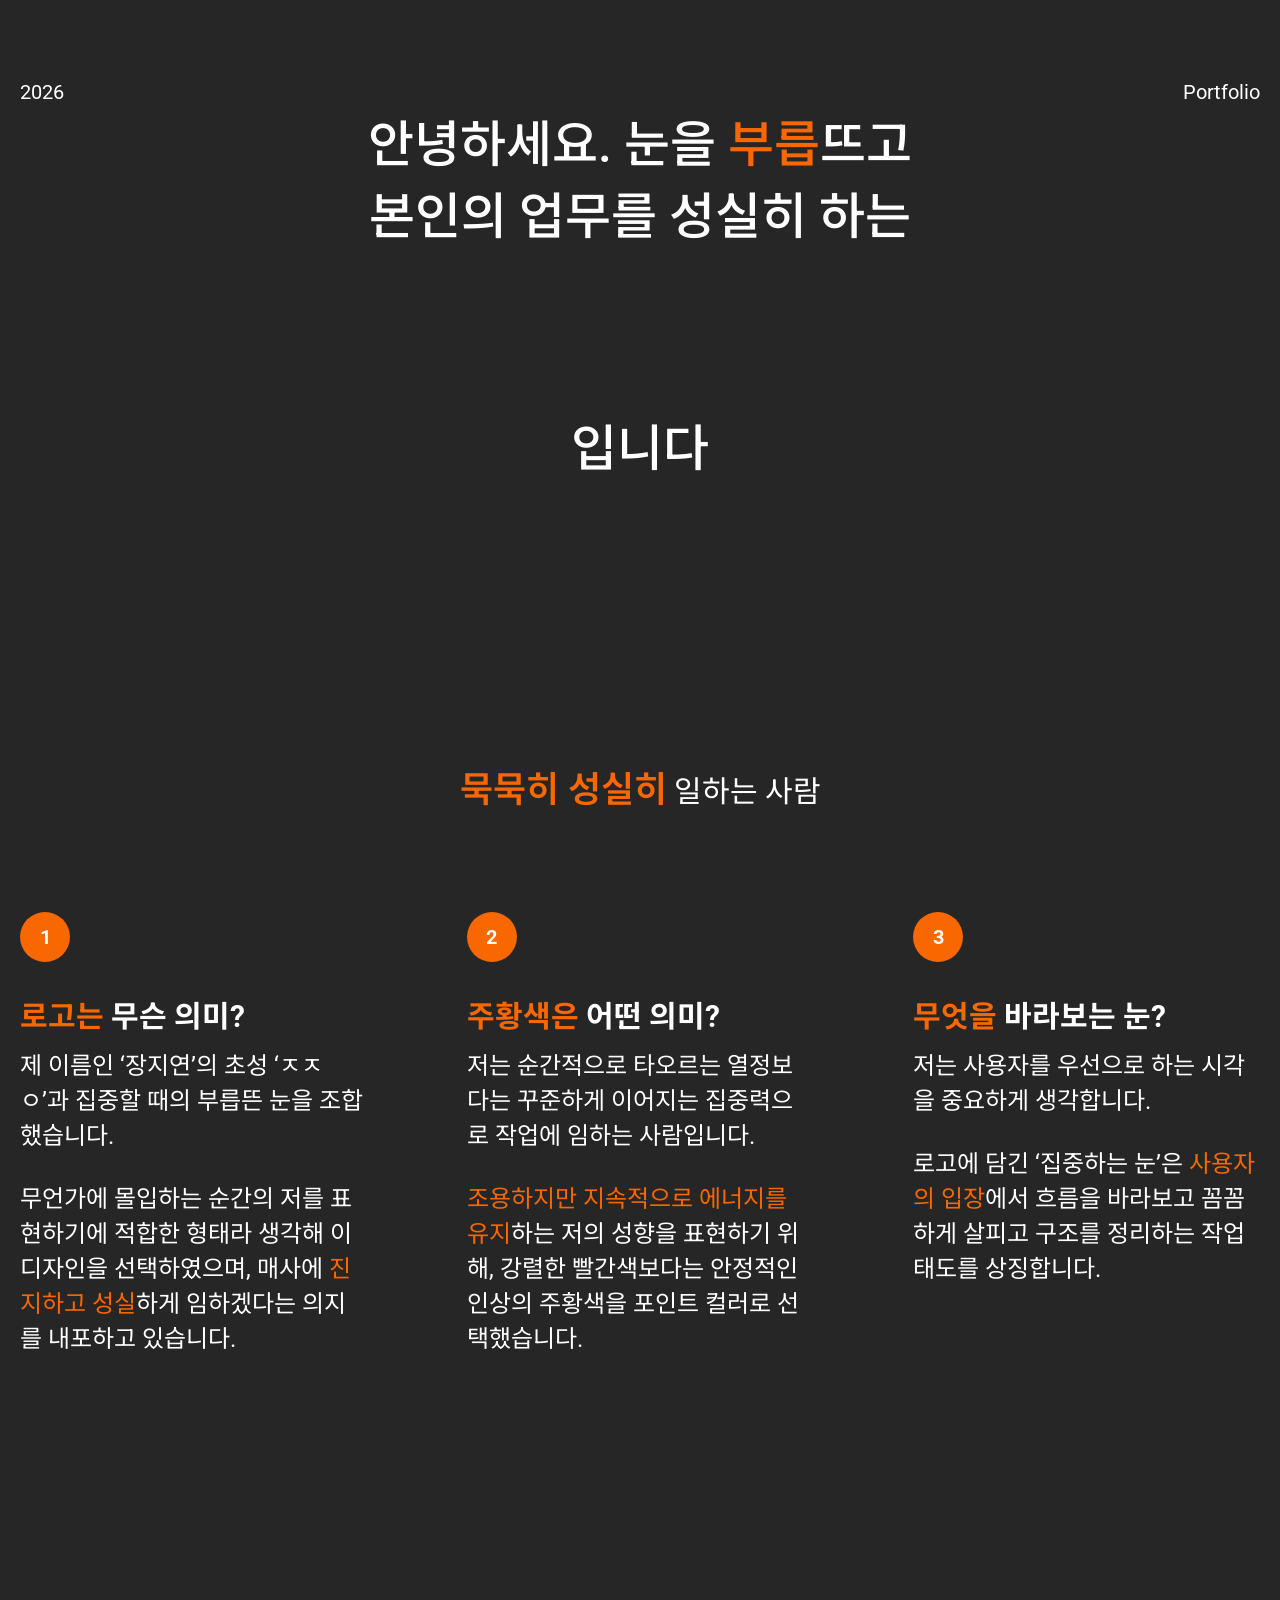
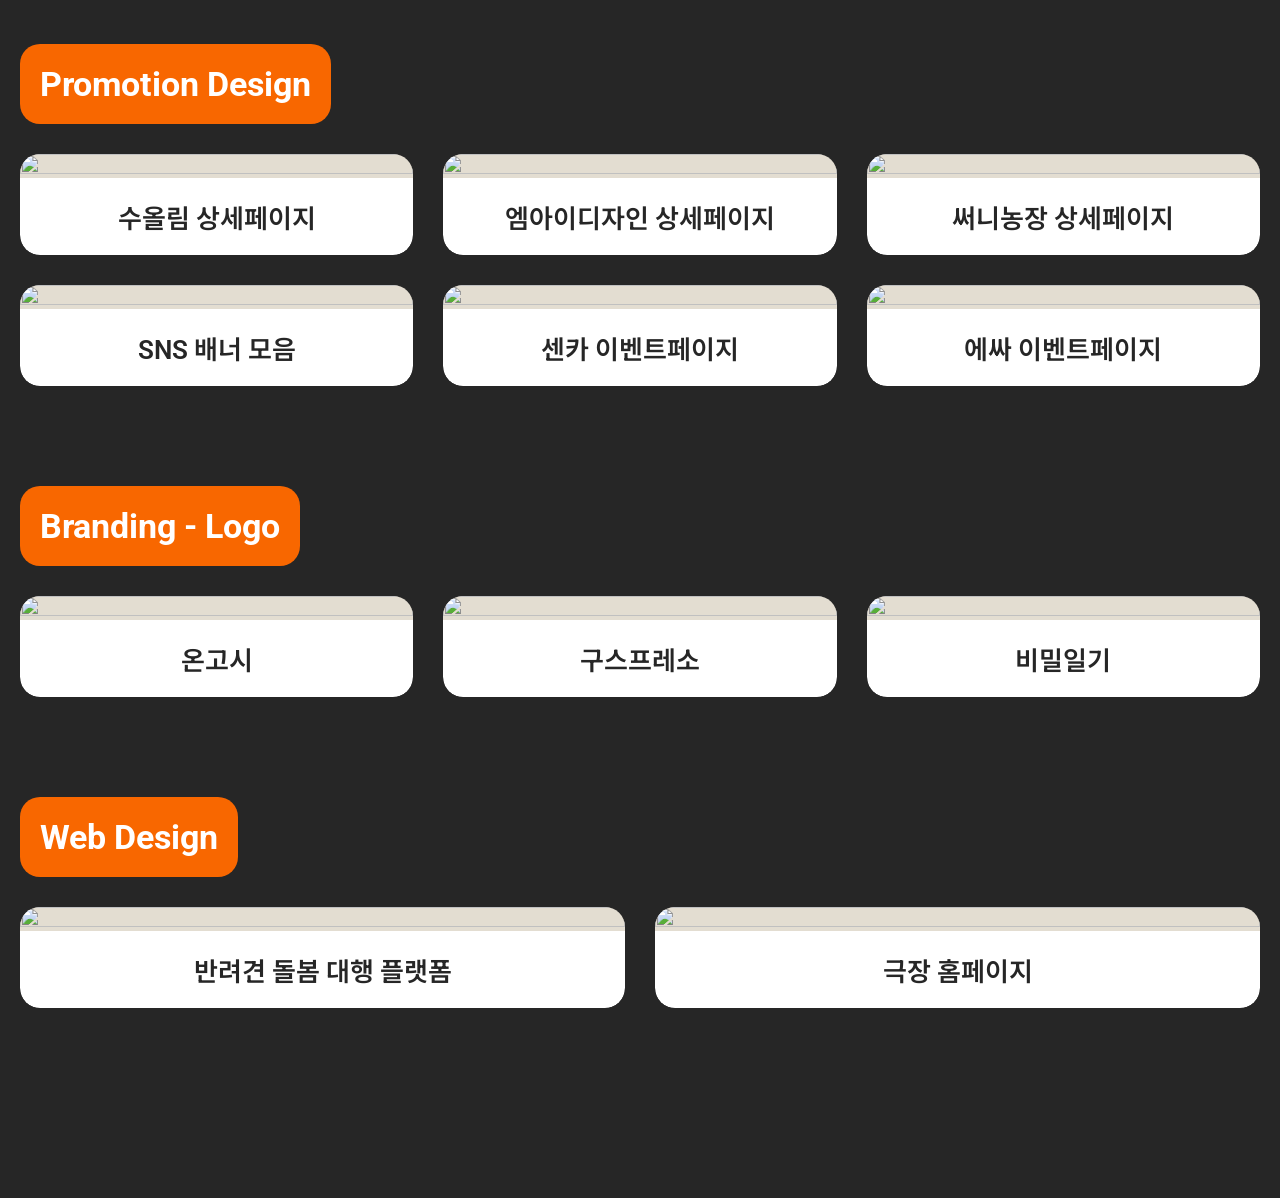
==== index.html @ e8fdf7a2 "Add files via upload" ====
<!DOCTYPE html>
<html lang="ko">
<head>
    <meta charset="UTF-8">
    <meta name="viewport" content="width=device-width, initial-scale=1.0">

<!-- 기본 파비콘 -->
<link rel="icon" type="image/png" sizes="16x16" href="img/favicon-16x16.png">
<link rel="icon" type="image/png" sizes="32x32" href="img/favicon-32x32.png">
<!-- iOS -->
<link rel="apple-touch-icon" sizes="180x180" href="img/favicon-180x180.png">
<!-- Android / PWA -->
<link rel="icon" type="image/png" sizes="192x192" href="img/favicon-192x192.png">
<link rel="icon" type="image/png" sizes="512x512" href="img/favicon-512x512.png">
<!-- SVG 지원 -->
<link rel="icon" type="image/svg+xml" href="img/favicon.svg">

<!-- 구글폰트 -->
<link rel="preconnect" href="https://fonts.googleapis.com">
<link rel="preconnect" href="https://fonts.gstatic.com" crossorigin>
<!--로보토(영문) 노토산스(한글) -->
<link rel="preconnect" href="https://fonts.googleapis.com">
<link rel="preconnect" href="https://fonts.gstatic.com" crossorigin>
<link href="https://fonts.googleapis.com/css2?family=Noto+Sans+KR:wght@100..900&family=Roboto:ital,wght@0,100..900;1,100..900&display=swap" rel="stylesheet">
<!-- 폰트어썸 -->
<script src="https://kit.fontawesome.com/e5ed17a5ca.js" crossorigin="anonymous"></script>

<!-- css -->
<link rel="stylesheet" href="index.css">

<title>장지연 포트폴리오</title>
</head>


<body>
    <main>
        <!-- 섹션1 -->
        <section class=" container-1720 s-1">
            <div class="flex-box">
                <p>2026</p>
                <p>Portfolio</p>
            </div>

            <div class="intro">
                <p>안녕하세요. 눈을 <span>부릅</span>뜨고<br>
                본인의 업무를 성실히 하는</p>
                <div><img src="img/logo-white.png" alt=""></div>
                <p>입니다</p>
            </div>
        </section>

        <!-- 섹션2 -->
        <section class="s-2 container-1420">
            <!-- 컨셉 -->
            <div class="concept">
                <p><span>묵묵히 성실히</span> 일하는 사람</p>
            </div>

            <div class="s-2-back"><img src="img/logo-white.png" alt=""></div>

            <!-- 소개글 -->
            <div class="flex-box"> 
                <div class="box">
                    <div class="circle flex-box">
                        <span>1</span>
                    </div>
    
                    <div class="text">
                        <p class="question"><span>로고는</span> 무슨 의미?</p>
                        <p>제 이름인 ‘장지연’의 초성 ‘ㅈㅈㅇ’과 집중할 때의
                        부릅뜬 눈을 조합했습니다.
                        <br><br>
                        무언가에 몰입하는 순간의 저를 표현하기에 적합한 형태라 생각해 이 디자인을 선택하였으며, 
                        매사에 <span>진지하고 성실</span>하게 임하겠다는 의지를 내포하고 있습니다.
                        </p>
                    </div>
                </div>
    
                <div class="box">
                    <div class="circle flex-box">
                        <span>2</span>
                    </div>
    
                    <div class="text">
                        <p class="question"><span>주황색은</span> 어떤 의미?</p>
                        <p>저는 순간적으로 타오르는 열정보다는 꾸준하게 이어지는 집중력으로
                        작업에 임하는 사람입니다.
                        <br><br>
                        <span>조용하지만 지속적으로 에너지를 유지</span>하는 저의 성향을 표현하기 위해,
                        강렬한 빨간색보다는 안정적인 인상의 주황색을 포인트 컬러로
                        선택했습니다.
                        </p>
                    </div>
                </div>
                
                <div class="box">
                    <div class="circle flex-box">
                        <span>3</span>
                    </div>
    
                    <div class="text">
                        <p class="question"><span>무엇을</span> 바라보는 눈?</p>
                        <p>저는 사용자를 우선으로 하는 시각을 중요하게 생각합니다.
                        <br><br>
                        로고에 담긴 ‘집중하는 눈’은 <span>사용자의 입장</span>에서 흐름을 바라보고
                        꼼꼼하게 살피고 구조를 정리하는 작업 태도를 상징합니다.
                        </p>
                    </div>
                </div>
            </div>
        </section>
        

        <!-- 섹션3 -->
        <div class="s-3 container-1420">
            <div> <!-- 프로모션 디자인 -->
                <p>Promotion Design</p>
                <div>
                    <div class="flex-box"> <!-- 1행 -->
                        <div onclick="open_modal(0)" class="modal-open">
                            <div><img src="img/promotion-design-1-1.jpg" alt=""></div>
                            <p>수올림 상세페이지</p>
                        </div>
    
                        <div onclick="open_modal(1)" class="modal-open">
                            <div><img src="img/promotion-design-2-1.jpg" alt=""></div>
                            <p>엠아이디자인 상세페이지</p>
                        </div>
    
                        <div onclick="open_modal(2)" class="modal-open">
                            <div><img src="img/promotion-design-3-1.jpg" alt=""></div>
                            <p>써니농장 상세페이지</p>
                        </div>

                        <div onclick="open_modal(3)" class="modal-open">
                            <div><img src="img/promotion-design-4.jpg" alt=""></div>
                            <p>SNS 배너 모음</p>
                        </div>
    
                        <div onclick="open_modal(4)" class="modal-open">
                            <div><img src="img/promotion-design-5-1.jpg" alt=""></div>
                            <p>센카 이벤트페이지</p>
                        </div>
    
                        <div onclick="open_modal(5)" class="modal-open">
                            <div><img src="img/promotion-design-5-1.jpg" alt=""></div>
                            <p>에싸 이벤트페이지</p>
                        </div>
                    </div>
                </div>
            </div>

            <div> <!-- 로고 디자인 -->
                <p>Branding - Logo</p>
                <div>
                    <div class="flex-box">
                        <div onclick="open_modal(6)" class="modal-open">
                            <div><img src="img/logo-design-1.jpg" alt=""></div>
                            <p>온고시</p>
                        </div>
    
                        <div onclick="open_modal(7)" class="modal-open">
                            <div><img src="img/logo-design-1.jpg" alt=""></div>
                            <p>구스프레소</p>
                        </div>
    
                        <div onclick="open_modal(8)" class="modal-open">
                            <div><img src="img/logo-design-3.jpg" alt=""></div>
                            <p>비밀일기</p>
                        </div>
                    </div>
                </div>
            </div>

            <!-- 웹디자인 -->
            <div class="web">
                <p>Web Design</p>
                <div class="flex-box">
                    <div onclick="open_modal(9)" class="modal-open">
                        <div><img src="img/web-design-1.jpg" alt=""></div>
                        <p>반려견 돌봄 대행 플랫폼</p>
                    </div>

                    <div onclick="open_modal(10)" class="modal-open">
                        <div><img src="img/web-design-2.jpg" alt=""></div>
                        <p>극장 홈페이지</p>
                    </div>
                </div>
            </div>
        </div>
    </main>

    <!-- 모달창 -->
        <div>
            <div class="modal" id="modal-1">
                <div class="modal-wrap">
                    <div class="modal-body">
                        <div class="close-bt">
                            <i class="fa-solid fa-circle-xmark"></i>
                        </div>
                        <div class="container-1400">
                            <p>상세페이지</p>
                            <h1>수올림</h1>
                            
                            <div class="flex-box">
                                <div><img src="img/ps.png" alt=""></div>
                                <div><img src="img/gpt.png" alt=""></div>
                            </div>
                            <p class="notice">제품의 자연 유래 성분을 강조하기 위해 베이지와 그린 계열의컬러를 메인 톤으로 사용하여 전체적인 무드를 통일했습니다.
                                <br>
                                세리프 계열의 폰트를 활용해 감성적인 분위기를 연출하는 한편제품 컷과 모델 이미지를 적절히 배치해 제품 사용법을 시각적으로 표현하고자 했습니다.
                            </p>
    
    
                            <img src="img/promotion/tonner/modal-1.jpg" alt="">
                            <div class="page">                           
                                <img src="img/promotion/tonner/modal-1-1.jpg" alt="">
                                <img src="img/promotion/tonner/modal-1-2.jpg" alt="">
                                <img src="img/promotion/tonner/modal-1-3.jpg" alt="">
                                <img src="img/promotion/tonner/modal-1-4.jpg" alt="">
                                <img src="img/promotion/tonner/modal-1-5.jpg" alt="">
                            </div>
                        </div>
                    </div>
                </div>
            </div>
    
            <div class="modal" id="modal-2">
                <div class="modal-wrap">
                    <div class="modal-body">
                        <div class="close-bt">
                            <i class="fa-solid fa-circle-xmark"></i>
                        </div>
                        <div class="container-1400">
                            <p>상세페이지</p>
                            <h1>엠아이디자인</h1>
                            
                            <div class="flex-box">
                                <div><img src="img/ps.png" alt=""></div>
                                <div><img src="img/lr.png" alt=""></div>
                            </div>
                            <p class="notice">산세리프 계열의 폰트를 사용하여 정보 전달력을 높이고, 상품 설명 페이지는 블랙, 화이트, 오렌지 계열을 적절히 활용해 제품의 기능성과 주목도를 강조했습니다.
                                <br>
                                제품 사용 시 예상되는 불편함을 먼저 제시하고 이를 해소하는 메시지를 함께 배치해 제품의 신뢰도를 높였습니다.
                            </p>
    
                            <img src="img/promotion/hood/modal-2.jpg" alt="">
                            <div class="page">                           
                                <img src="img/promotion/hood/modal-2-1.gif" alt="">
                                <img src="img/promotion/hood/modal-2-2.gif" alt="">
                                <img src="img/promotion/hood/modal-2-3.jpg" alt="">
                                <img src="img/promotion/hood/modal-2-4.jpg" alt="">
                                <img src="img/promotion/hood/modal-2-5.jpg" alt="">
                                <img src="img/promotion/hood/modal-2-6.jpg" alt="">
                                <img src="img/promotion/hood/modal-2-7.jpg" alt="">
                                <img src="img/promotion/hood/modal-2-8.gif" alt="">
                                <img src="img/promotion/hood/modal-2-9.gif" alt="">
                                <img src="img/promotion/hood/modal-2-10.jpg" alt="">
                                <img src="img/promotion/hood/modal-2-11.jpg" alt="">
                                <img src="img/promotion/hood/modal-2-12.jpg" alt="">
                                <img src="img/promotion/hood/modal-2-13.gif" alt="">
                                <img src="img/promotion/hood/modal-2-14.gif" alt="">
                                <img src="img/promotion/hood/modal-2-15.gif" alt="">
                                <img src="img/promotion/hood/modal-2-16.jpg" alt="">
                                <img src="img/promotion/hood/modal-2-17.jpg" alt="">
                                <img src="img/promotion/hood/modal-2-18.gif" alt="">
                                <img src="img/promotion/hood/modal-2-19.gif" alt="">
                                <img src="img/promotion/hood/modal-2-20.jpg" alt="">
                                <img src="img/promotion/hood/modal-2-21.jpg" alt="">
                                <img src="img/promotion/hood/modal-2-22.jpg" alt="">
                                <img src="img/promotion/hood/modal-2-23.jpg" alt="">
                                <img src="img/promotion/hood/modal-2-24.jpg" alt="">
                                <img src="img/promotion/hood/modal-2-25.jpg" alt="">
                            </div>
                        </div>
                    </div>
                </div>
            </div>
    
            <div class="modal" id="modal-3">
                <div class="modal-wrap">
                    <div class="modal-body">
                        <div class="close-bt">
                            <i class="fa-solid fa-circle-xmark"></i>
                        </div>
                        <div class="container-1400">
                            <p>상세페이지</p>
                            <h1>써니농장</h1>
                            
                            <div class="flex-box">
                                <div><img src="img/ps.png" alt=""></div>
                                <div><img src="img/lr.png" alt=""></div>
                                <div><img src="img/ai.png" alt=""></div>
                            </div>
                            <p class="notice">신선하고 달콤한 이미지를 강조하기 위해 레드와 그린을 메인으로 사용하여 화사한 분위기를 연출했습니다.
                                <br>
                                아이콘과 일러스트 요소를 함께 배치하여 귀엽고 친근한 인상이 전달도록 하는 한편, 제품의 신선도와 품질을 직관적으로 전달할 수 있도록 디자인했습니다.
                            </p>
    
                            <img src="img/promotion/strawberry/modal-3.jpg" alt="">
                            <div class="page">                           
                                <img src="img/promotion/strawberry/modal-3-1.gif" alt="">
                                <img src="img/promotion/strawberry/modal-3-2.jpg" alt="">
                                <img src="img/promotion/strawberry/modal-3-3.jpg" alt="">
                                <img src="img/promotion/strawberry/modal-3-4.jpg" alt="">
                            </div>
                        </div>
                    </div>
                </div>
            </div>
    
            <div class="modal" id="modal-4">
                <div class="modal-wrap">
                    <div class="modal-body">
                        <div class="close-bt">
                            <i class="fa-solid fa-circle-xmark"></i>
                        </div>
                        <div class="container-1400">
                            <p>프로모션</p>
                            <h1>SNS 배너 모음</h1>
                            
                            <div class="flex-box">
                                <div><img src="img/ps.png" alt=""></div>
                                <div><img src="img/ai.png" alt=""></div>
                                <div><img src="img/gpt.png" alt=""></div>
                            </div>
                            <p class="notice">카카오톡과 인스타그램 업로드를 목적으로 제작한 SNS 프로모션 배너입니다.
                                <br>
                                일부 이미지는 AI 모델을 활용해 제작하여 디자인 작업 시 이미지 편집의 활용도를 높였습니다.
                            </p> 
    
                            
                            <img src="img/promotion/banner/modal-4.jpg" alt="">
                            <div class="page">                           
                                <img src="img/promotion/banner/modal-4-1.jpg" alt="">
                                <img src="img/promotion/banner/modal-4-2.jpg" alt="">
                            </div>
                        </div>
                    </div>
                </div>
            </div>


            <div class="modal" id="modal-5">
                <div class="modal-wrap">
                    <div class="modal-body">
                        <div class="close-bt">
                            <i class="fa-solid fa-circle-xmark"></i>
                        </div>

                        <div class="container-1400">
                            <h1>센카 이벤트페이지</h1> 

                            <div class="flex-box">
                                <div><img src="img/ps.png" alt=""></div>
                                <div><img src="img/gpt.png" alt=""></div>
                            </div>

                            <p class="notice">
                                클렌징폼의 청량하고 개운한 이미지와 여름 시즌을 강조하기 위해 블루 계열을 메인 컬러로 사용한 이벤트 페이지 입니다.
                                <br>
                                물결과 거품 요소를 활용해 시각적으로 시원하고 깨끗한 분위기를 전달하고자 했습니다.
                                라인업 소개와 구매 수량에 따른 할인 혜택을 단계적으로 배치해 이벤트 내용을 직관적으로 전달하도록 구성했습니다.
                            </p>
                            <img src="img/promotion/senka/modal-5.jpg" alt="">

                            <div class="page">                           
                                <img src="img/promotion/senka/modal-5-1.jpg" alt="">
                                <img src="img/promotion/senka/modal-5-2.jpg" alt="">
                            </div>
                        </div>
                    </div>
                </div>
            </div>

            <div class="modal" id="modal-6">
                <div class="modal-wrap">
                    <div class="modal-body">
                        <div class="close-bt">
                            <i class="fa-solid fa-circle-xmark"></i>
                        </div>

                        <div class="container-1400">
                            <h1>니베아 이벤트페이지</h1> 

                            <div class="flex-box">
                                <div><img src="img/ps.png" alt=""></div>
                                <div><img src="img/gpt.png" alt=""></div>
                            </div>

                            <p class="notice">
                                클렌징폼의 청량하고 개운한 이미지와 여름 시즌을 강조하기 위해 블루 계열을 메인 컬러로 사용한 이벤트 페이지 입니다.
                                <br>
                                물결과 거품 요소를 활용해 시각적으로 시원하고 깨끗한 분위기를 전달하고자 했습니다.
                                라인업 소개와 구매 수량에 따른 할인 혜택을 단계적으로 배치해 이벤트 내용을 직관적으로 전달하도록 구성했습니다.
                            </p>
                            <img src="img/promotion/senka/modal-5.jpg" alt="">

                            <div class="page">                           
                                <img src="img/promotion/senka/modal-5-1.jpg" alt="">
                                <img src="img/promotion/senka/modal-5-2.jpg" alt="">
                            </div>
                        </div>
                    </div>
                </div>
            </div>
    
            <div class="modal" id="modal-7">
                <div class="modal-wrap">
                    <div class="modal-body">
                        <div class="close-bt">
                            <i class="fa-solid fa-circle-xmark"></i>
                        </div>
                        <div class="container-1400">
                            <h1>온고시</h1> 
                            <img src="img/promotion/ongosi/modal-7.jpg" alt="">
                            <div class="page">                           
                                <img src="img/promotion/ongosi/modal-7-1.jpg" alt="">
                                <img src="img/promotion/ongosi/modal-7-2.jpg" alt="">
                            </div>
                        </div>
                    </div>
                </div>
            </div>
    
            <div class="modal" id="modal-8">
                <div class="modal-wrap">
                    <div class="modal-body">
                        <div class="close-bt">
                            <i class="fa-solid fa-circle-xmark"></i>
                        </div>
                        <div class="container-1400">
                            <h1>구스프레소</h1> 
                            <img src="img/promotion/ongosi/modal-7.jpg" alt="">
                            <div class="page">                           
                                <img src="img/promotion/ongosi/modal-7-1.jpg" alt="">
                                <img src="img/promotion/ongosi/modal-7-2.jpg" alt="">
                            </div>
                        </div>
                    </div>
                </div>
            </div>
    
            <div class="modal" id="modal-9">
                <div class="modal-wrap">
                    <div class="modal-body">
                        <div class="close-bt">
                            <i class="fa-solid fa-circle-xmark"></i>
                        </div>
                        <div class="container-1400">
                            <h1>비밀일기</h1> 
                            <img src="img/promotion/ongosi/modal-7.jpg" alt="">
                            <div class="page">                           
                                <img src="img/promotion/ongosi/modal-7-1.jpg" alt="">
                                <img src="img/promotion/ongosi/modal-7-2.jpg" alt="">
                            </div>
                        </div>
                    </div>
                </div>
            </div>
    
            <div class="modal" id="modal-10">
                <div class="modal-wrap">
                    <div class="modal-body">
                        <div class="close-bt">
                            <i class="fa-solid fa-circle-xmark"></i>
                        </div>
                        <div class="container-1400">
                            <p>웹디자인</p>
                            <h1>반려동물 돌봄 대행 플랫폼</h1>
                            
                            <div class="flex-box">
                                <div><img src="img/ps.png" alt=""></div>
                                <div><img src="img/ai.png" alt=""></div>
                                <div><img src="img/ps.png" alt=""></div>
                                <div><img src="img/html.png" alt=""></div>
                                <div><img src="img/css.png" alt=""></div>
                                <div><img src="img/js.png" alt=""></div>
                                <div><img src="img/gpt.png" alt=""></div>
                                <div><img src="img/gemini.png" alt=""></div>
                            </div>
                            <a href="port1/index.html"><i class="fa-solid fa-link"></i></a>
    
    
                            <img src="img/promotion/pet" alt="">
                            <div class="page">
                                <img src="img/promotion/pet/modal-1.jpg" alt="">
                                <img src="img/promotion/pet/modal-2.jpg" alt="">
                                <img src="img/promotion/pet/modal-3.jpg" alt="">
                                <img src="img/promotion/pet/modal-4.jpg" alt="">
                            </div>
                        </div>
                    </div>
                </div>
            </div>
    
            <div class="modal" id="modal-11">
                <div class="modal-wrap">
                    <div class="modal-body">
                        <div class="close-bt">
                            <i class="fa-solid fa-circle-xmark"></i>
                        </div>
                        <div class="container-1400">
                            <p>웹디자인</p>
                            <h1>극장 홈페이지</h1>
                            
                            <div class="flex-box">
                                <div><img src="img/ps.png" alt=""></div>
                                <div><img src="img/ai.png" alt=""></div>
                                <div><img src="img/ps.png" alt=""></div>
                                <div><img src="img/html.png" alt=""></div>
                                <div><img src="img/css.png" alt=""></div>
                                <div><img src="img/js.png" alt=""></div>
                                <div><img src="img/gpt.png" alt=""></div>
                                <div><img src="img/gemini.png" alt=""></div>
                            </div>
                            <a href="port2/index.html"><i class="fa-solid fa-link"></i></a>
    
    
                            <img src="img/promotion/concert" alt="">
                            <div class="page">
                                <img src="img/promotion/concert/modal-2.jpg" alt="">
                                <img src="img/promotion/concert/modal-2-1.jpg" alt="">
                                <img src="img/promotion/concert/modal-2-2.jpg" alt="">
                                <img src="img/promotion/concert/modal-2-3.jpg" alt="">
                            </div>
                        </div>
                    </div>
                </div>
            </div>
        </div>



<script src="https://ajax.googleapis.com/ajax/libs/jquery/3.5.1/jquery.min.js"></script> 
<script>
    let modal = document.querySelectorAll('.modal');  /* 모달창 */

    function open_modal(modal_num){
            /* 모달창이 열리면 body에 있던 스크롤바는 일단 감춤 */
            $('body').css('overflow','hidden');

           modal[modal_num].style.display ='block';  /* 매개변수를 통하여 배열번호를 전달받아 해당 클래스(모달창)를 열어줌 */

            $('.close-bt').click(function(){
                $('body').css('overflow','auto');
                $('.modal').css('display','none');
                            });
        } ;
</script>





</body>


</html>
---- index.css ----
@charset "utf-8";

/* ================= pc버전 ================= */
/* ====== 공통사항 ====== */
html{scroll-behavior: smooth;}
*{margin: 0; padding: 0; box-sizing: border-box; text-decoration: none; list-style: none;}
body{background-color: #262626; color: #FFFFFF; font-family: "Roboto","Noto Sans KR", sans-serif;
font-weight:normal;}

img{width: 100%; display: block;}
.flex-box{flex-wrap: wrap; display: flex;}
.container-1720{max-width: 1720px; margin: auto; padding: 20px 20px;}
.container-1420{max-width: 1420px; margin: auto; padding: 20px 20px;}
/* 모달 */
.container-1400{max-width: 1440px; margin: auto; padding: 20px 20px;}
.container-1400 > .page{max-width: 860px; margin: auto; margin-top: 50px;}
.container-860{max-width: 900px; margin: auto; padding: 20px 20px;}



a{color: #FFFFFF;}

main{text-align: center;}



/* ====== 섹션1 ====== */
.s-1{padding: 80px 20px; margin-bottom: 10px;}
.s-1 .flex-box{justify-content: space-between;}
.s-1 .flex-box p{font-size: 20px;}
.s-1 .intro p{font-size: 50px; font-weight: 500;}
.s-1 span{color: #F86700;}

.s-1 div img{width: 32%; padding: 80px 0px; margin: auto;}



/* ====== 섹션2 ====== */
/* === 컨셉 === */
.s-2{padding: 100px 20px; position: relative; margin-top: 100px;}
.s-2 .concept p{font-size: 30px; padding-bottom: 50px;}
.s-2 .concept p span{font-size: 36px; color: #F86700; font-weight: 600;}


/* === 로고 === */
.s-2 .s-2-back {position: absolute; width: 40%;
    left: 50%; top: 50%; transform: translate(-50%, -50%);
    opacity: 0.01; }


/* === 소개글 === */
.s-2 >.flex-box{justify-content: space-around; gap: 100px;}
.s-2 > .flex-box .box{width: calc((100% - 200px)/3); margin-top: 50px;}

/* 글씨 */
.s-2 .text{font-size: 24px; text-align: left; padding-top: 30px;}
.s-2 .text span{color: #F86700;}
.s-2 .text .question{font-size: 30px; font-weight: 700; padding-bottom: 10px;}

/* 원 */
.s-2 .circle{width:50px; height:50px; border-radius:50%; background-color:#F86700;
justify-content:center; align-items:center;}
.s-2 .circle span{color:#fff; font-size:20px; font-weight:700;}



/* ====== 섹션3 ====== */
.s-3{text-align: left; padding: 90px 20px; margin-top: 100px;}

.s-3 >div{padding-bottom: 100px;}

.s-3 >div > p{font-size: 34px; font-weight: 700; display: inline-block;
    border-radius: 20px; background-color: #F86700;
    padding: 20px 20px; margin-bottom: 30px;}

.s-3 .flex-box{gap: 30px;}

.s-3 .flex-box > div{width: calc((100% - 60px) / 3); border-radius: 20px;
    overflow: hidden; cursor: pointer;}


.s-3 .flex-box > div > div{background-color: #E3DDD1; overflow: hidden;
    transition: all 0.3s;}



.s-3 .flex-box > div > div img{width: 100%; height: 100%;}


.s-3 .flex-box > div p{font-size: 26px; text-align: center; font-weight: 600;
    color: #262626; padding: 20px; background-color: #FFFFFF;
    border-radius: 0px 0px 20px 20px;}
    
.s-3 .flex-box > div p:hover{color: #fff; background: #F86700;
    transition: all 0.3s;}


.s-3 .web .flex-box > div{width: calc((100% - 30px) / 2); border-radius: 20px;
    overflow: hidden; /* margin-bottom: 50px; */}

.s-3 .web .flex-box > div p{font-size: 26px; text-align: center; font-weight: 600;
    color: #262626; /* padding: 20px;  */background-color: #FFFFFF;
    border-radius: 0px 0px 20px 20px;}

.s-3 .web .flex-box > div p:hover{color: #fff; background: #F86700;
    transition: all 0.3s; cursor: pointer;}



/* ====== 모달창 ====== */
/* === 세팅 === */
.modal{display: none;
    
    position: fixed;
    left: 0;
    top: 0;    

    overflow-y: auto; /* 스크롤바 생기게 */
    
    width: 100%;
    height: 100%;   

    background-color: rgba(0, 0, 0, 0.8);

    z-index: 900; /* z-index는 반드시 들어가야 한다 */ }


.modal-wrap {

    position: absolute;
    left: 10%;/* 항상 수평 영역의 중앙에 위치하도록 설정 */
    top: 50px;
    display: block;
    width:80%;
    
    padding-bottom:50px;    
}

.modal-body{background-color: rgb(255, 255, 255); text-align: center; padding:20px;
            border-radius: 20px;}

.close-bt{position:absolute; top:30px; right:30px; color: #F86700;
    font-size:50px;}
.close-bt:hover{cursor: pointer;}

.modal h1{color: #262626; margin-bottom: 40px;}
.page{margin-top: 10px;}

/* === 꾸밈요소 === */
.modal .flex-box{gap: 20px; justify-content: center; margin: auto;}
.modal .flex-box img{width: 30px;}
.modal h1{font-size: 50px; margin-bottom: 10px;}
.modal .container-1400 >p{font-size: 20px;  color: #262626;}
.modal .notice{color: #262626; font-size: 20px; margin: 50px 0px; text-align: left;}

.modal a{font-size: 50px; color: #262626; text-align: center; padding: 30px 0px;
display: inline-block; width: 50px; height: 50px;}
.modal a:hover{transition: all 0.3s; color: #F86700;}

/* ================= 태블릿버전 ================= */
@media(max-width:1100px){
/* ====== 섹션1 ====== */
.s-1{padding: 80px 40px;}

.s-1 div img {width: 48%;}



/* ====== 섹션2 ====== */
.s-2 {padding: 100px 40px;}

.s-2 .text {font-size: 24px; padding-top: 10px;}
.s-2 .text .question {font-size: 28px;}

.s-2 >.flex-box {gap: 50px;}
.s-2 > .flex-box .box{width: 100%; margin-top: 0px;}

/* ====== 섹션3 ====== */
.s-3.container-1420 {padding: 50px 40px;}
.s-3 .flex-box > div p {font-size: 30px;}

.s-3 .flex-box > div p:hover,
.s-3 .web .flex-box > div p:hover
{color: #262626; background: #fff;}

.s-3 .flex-box > div{width: calc((100% - 30px) / 2);} 


}


@media(max-width:992px){
/* ====== 섹션1 ====== */
.s-1 {padding: 50px 40px; margin-bottom: 0px;}

.s-1 .intro p {font-size: 40px;}

.s-1 div img {padding: 50px 0px;}


/* ====== 섹션2 ====== */
.s-2 {padding: 30px 40px;}

.s-2 .concept p {font-size: 28px; padding-bottom: 30px;}
.s-2 .concept p span {font-size: 32px;}

.s-2 .text {font-size: 22px; padding-top: 10px;}
.s-2 .text .question {font-size: 26px;}



.s-1 div img {width: 50%;}

/* ====== 섹션3 ====== */


.s-3 >div > p {font-size: 28px; padding: 18px;}

.s-3 .flex-box > div p {font-size: 24px; padding: 18px;}



.s-3 .web .flex-box > div p {font-size: 24px; padding:18px;}



}


/* ================= 모바일버전 ================= */
@media(max-width:767px){
.modal-wrap {left: 5%; width: 90%;}

/* ====== 섹션1 ====== */
.s-1 .flex-box p {font-size: 14px;}

.s-1 .intro p {font-size: 30px;}

.s-1 div img {width: 80%; padding: 40px 0px;}


/* ====== 섹션3 ====== */
.s-3 .flex-box {gap: 0px;}

.s-3 .flex-box > div{width: 100%;}

.s-3 .flex-box > div p {font-size: 22px;}

.s-3 .web .flex-box > div{width: 100%;}

.s-3 .web .flex-box > div p {font-size: 20px;}

}


@media(max-width:430px){

/* ====== 섹션2 ====== */
.s-2 .text {font-size: 20px;}


/* ====== 섹션3 ====== */
.s-3 .flex-box {gap: 40px;}


.s-3 >div > p {font-size: 24px;}

.s-3 .web .flex-box > div p {font-size: 22px;}


/* ====== 모달창 ====== */
.modal .container-1400 >p {font-size: 16px;}

.modal h1{font-size: 26px;}

.close-bt{top:20px; right:20px; font-size:30px;}

.modal .notice {margin: 30px 0px;}

.modal .flex-box img {width: 18px;}

.modal a{font-size: 24px;}
.modal a:hover{transition: all 0.3s; color: #262626;}


}


@media(max-width:390px){



}

@media(max-width:375px){
/* ====== 섹션1 ====== */
.s-1 .intro p {font-size: 24px;}


}
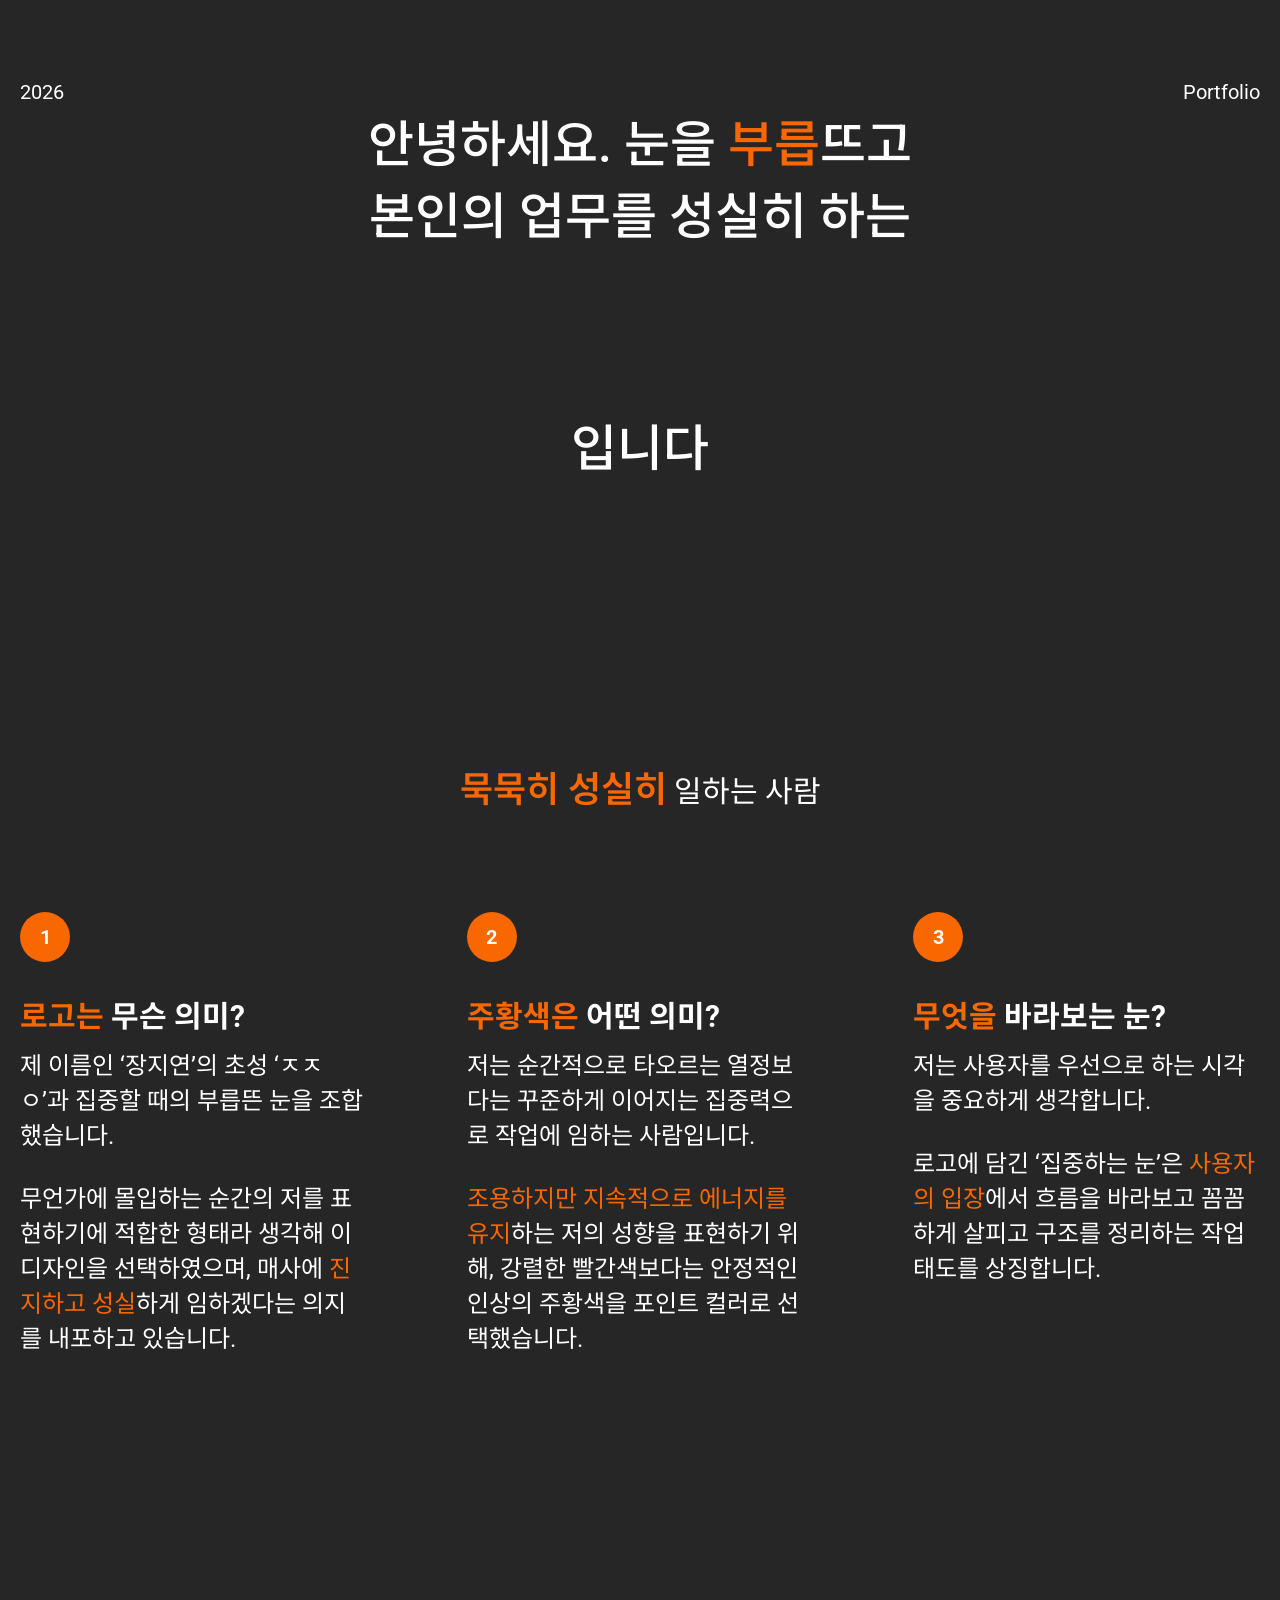
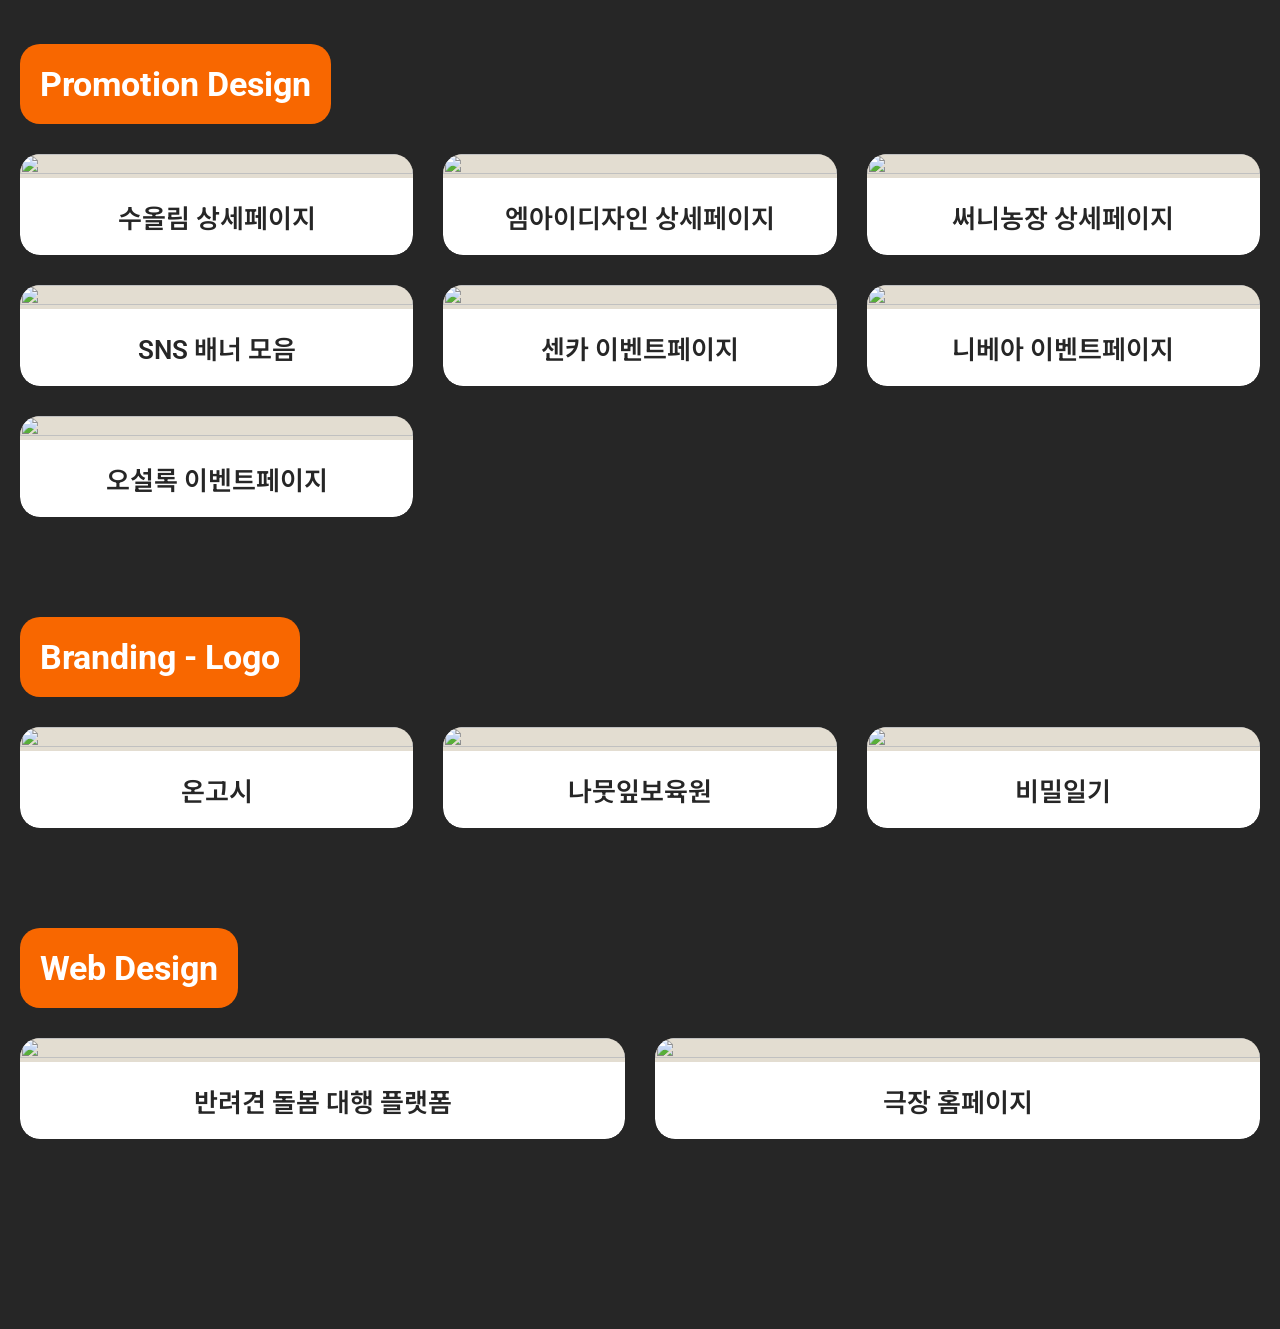
==== commit d54d74ca: "Add files via upload" ====
--- a/index.html
+++ b/index.html
@@ -116,7 +116,7 @@
             <div> <!-- 프로모션 디자인 -->
                 <p>Promotion Design</p>
                 <div>
-                    <div class="flex-box"> <!-- 1행 -->
+                    <div class="flex-box">
                         <div onclick="open_modal(0)" class="modal-open">
                             <div><img src="img/promotion-design-1-1.jpg" alt=""></div>
                             <p>수올림 상세페이지</p>
@@ -143,8 +143,13 @@
                         </div>
     
                         <div onclick="open_modal(5)" class="modal-open">
-                            <div><img src="img/promotion-design-5-1.jpg" alt=""></div>
-                            <p>에싸 이벤트페이지</p>
+                            <div><img src="img/promotion-design-6-1.jpg" alt=""></div>
+                            <p>니베아 이벤트페이지</p>
+                        </div>
+
+                        <div onclick="open_modal(6)" class="modal-open">
+                            <div><img src="img/promotion-design-7-1.jpg" alt=""></div>
+                            <p>오설록 이벤트페이지</p>
                         </div>
                     </div>
                 </div>
@@ -154,17 +159,17 @@
                 <p>Branding - Logo</p>
                 <div>
                     <div class="flex-box">
-                        <div onclick="open_modal(6)" class="modal-open">
+                        <div onclick="open_modal(7)" class="modal-open">
                             <div><img src="img/logo-design-1.jpg" alt=""></div>
                             <p>온고시</p>
                         </div>
     
-                        <div onclick="open_modal(7)" class="modal-open">
-                            <div><img src="img/logo-design-1.jpg" alt=""></div>
-                            <p>구스프레소</p>
-                        </div>
-    
                         <div onclick="open_modal(8)" class="modal-open">
+                            <div><img src="img/logo-design-2.jpg" alt=""></div>
+                            <p>나뭇잎보육원</p>
+                        </div>
+    
+                        <div onclick="open_modal(9)" class="modal-open">
                             <div><img src="img/logo-design-3.jpg" alt=""></div>
                             <p>비밀일기</p>
                         </div>
@@ -176,12 +181,12 @@
             <div class="web">
                 <p>Web Design</p>
                 <div class="flex-box">
-                    <div onclick="open_modal(9)" class="modal-open">
+                    <div onclick="open_modal(10)" class="modal-open">
                         <div><img src="img/web-design-1.jpg" alt=""></div>
                         <p>반려견 돌봄 대행 플랫폼</p>
                     </div>
 
-                    <div onclick="open_modal(10)" class="modal-open">
+                    <div onclick="open_modal(11)" class="modal-open">
                         <div><img src="img/web-design-2.jpg" alt=""></div>
                         <p>극장 홈페이지</p>
                     </div>
@@ -201,16 +206,6 @@
                         <div class="container-1400">
                             <p>상세페이지</p>
                             <h1>수올림</h1>
-                            
-                            <div class="flex-box">
-                                <div><img src="img/ps.png" alt=""></div>
-                                <div><img src="img/gpt.png" alt=""></div>
-                            </div>
-                            <p class="notice">제품의 자연 유래 성분을 강조하기 위해 베이지와 그린 계열의컬러를 메인 톤으로 사용하여 전체적인 무드를 통일했습니다.
-                                <br>
-                                세리프 계열의 폰트를 활용해 감성적인 분위기를 연출하는 한편제품 컷과 모델 이미지를 적절히 배치해 제품 사용법을 시각적으로 표현하고자 했습니다.
-                            </p>
-    
     
                             <img src="img/promotion/tonner/modal-1.jpg" alt="">
                             <div class="page">                           
@@ -234,15 +229,6 @@
                         <div class="container-1400">
                             <p>상세페이지</p>
                             <h1>엠아이디자인</h1>
-                            
-                            <div class="flex-box">
-                                <div><img src="img/ps.png" alt=""></div>
-                                <div><img src="img/lr.png" alt=""></div>
-                            </div>
-                            <p class="notice">산세리프 계열의 폰트를 사용하여 정보 전달력을 높이고, 상품 설명 페이지는 블랙, 화이트, 오렌지 계열을 적절히 활용해 제품의 기능성과 주목도를 강조했습니다.
-                                <br>
-                                제품 사용 시 예상되는 불편함을 먼저 제시하고 이를 해소하는 메시지를 함께 배치해 제품의 신뢰도를 높였습니다.
-                            </p>
     
                             <img src="img/promotion/hood/modal-2.jpg" alt="">
                             <div class="page">                           
@@ -286,16 +272,6 @@
                         <div class="container-1400">
                             <p>상세페이지</p>
                             <h1>써니농장</h1>
-                            
-                            <div class="flex-box">
-                                <div><img src="img/ps.png" alt=""></div>
-                                <div><img src="img/lr.png" alt=""></div>
-                                <div><img src="img/ai.png" alt=""></div>
-                            </div>
-                            <p class="notice">신선하고 달콤한 이미지를 강조하기 위해 레드와 그린을 메인으로 사용하여 화사한 분위기를 연출했습니다.
-                                <br>
-                                아이콘과 일러스트 요소를 함께 배치하여 귀엽고 친근한 인상이 전달도록 하는 한편, 제품의 신선도와 품질을 직관적으로 전달할 수 있도록 디자인했습니다.
-                            </p>
     
                             <img src="img/promotion/strawberry/modal-3.jpg" alt="">
                             <div class="page">                           
@@ -318,16 +294,6 @@
                         <div class="container-1400">
                             <p>프로모션</p>
                             <h1>SNS 배너 모음</h1>
-                            
-                            <div class="flex-box">
-                                <div><img src="img/ps.png" alt=""></div>
-                                <div><img src="img/ai.png" alt=""></div>
-                                <div><img src="img/gpt.png" alt=""></div>
-                            </div>
-                            <p class="notice">카카오톡과 인스타그램 업로드를 목적으로 제작한 SNS 프로모션 배너입니다.
-                                <br>
-                                일부 이미지는 AI 모델을 활용해 제작하여 디자인 작업 시 이미지 편집의 활용도를 높였습니다.
-                            </p> 
     
                             
                             <img src="img/promotion/banner/modal-4.jpg" alt="">
@@ -349,19 +315,9 @@
                         </div>
 
                         <div class="container-1400">
-                            <h1>센카 이벤트페이지</h1> 
-
-                            <div class="flex-box">
-                                <div><img src="img/ps.png" alt=""></div>
-                                <div><img src="img/gpt.png" alt=""></div>
-                            </div>
-
-                            <p class="notice">
-                                클렌징폼의 청량하고 개운한 이미지와 여름 시즌을 강조하기 위해 블루 계열을 메인 컬러로 사용한 이벤트 페이지 입니다.
-                                <br>
-                                물결과 거품 요소를 활용해 시각적으로 시원하고 깨끗한 분위기를 전달하고자 했습니다.
-                                라인업 소개와 구매 수량에 따른 할인 혜택을 단계적으로 배치해 이벤트 내용을 직관적으로 전달하도록 구성했습니다.
-                            </p>
+                            <p>이벤트 페이지</p>
+                            <h1>센카</h1> 
+
                             <img src="img/promotion/senka/modal-5.jpg" alt="">
 
                             <div class="page">                           
@@ -381,37 +337,51 @@
                         </div>
 
                         <div class="container-1400">
-                            <h1>니베아 이벤트페이지</h1> 
-
-                            <div class="flex-box">
-                                <div><img src="img/ps.png" alt=""></div>
-                                <div><img src="img/gpt.png" alt=""></div>
-                            </div>
-
-                            <p class="notice">
-                                클렌징폼의 청량하고 개운한 이미지와 여름 시즌을 강조하기 위해 블루 계열을 메인 컬러로 사용한 이벤트 페이지 입니다.
-                                <br>
-                                물결과 거품 요소를 활용해 시각적으로 시원하고 깨끗한 분위기를 전달하고자 했습니다.
-                                라인업 소개와 구매 수량에 따른 할인 혜택을 단계적으로 배치해 이벤트 내용을 직관적으로 전달하도록 구성했습니다.
-                            </p>
-                            <img src="img/promotion/senka/modal-5.jpg" alt="">
-
-                            <div class="page">                           
-                                <img src="img/promotion/senka/modal-5-1.jpg" alt="">
-                                <img src="img/promotion/senka/modal-5-2.jpg" alt="">
-                            </div>
-                        </div>
-                    </div>
-                </div>
-            </div>
-    
+                            <p>이벤트 페이지</p>
+                            <h1>니베아</h1> 
+
+                            <img src="img/promotion/nevea/modal-6.jpg" alt="">
+
+                            <div class="page">                           
+                                <img src="img/promotion/nevea/modal-6-1.jpg" alt="">
+                                <img src="img/promotion/nevea/modal-6-2.jpg" alt="">
+                                <img src="img/promotion/nevea/modal-6-3.jpg" alt="">
+                            </div>
+                        </div>
+                    </div>
+                </div>
+            </div>
+
             <div class="modal" id="modal-7">
                 <div class="modal-wrap">
                     <div class="modal-body">
                         <div class="close-bt">
                             <i class="fa-solid fa-circle-xmark"></i>
                         </div>
-                        <div class="container-1400">
+
+                        <div class="container-1400">
+                            <p>이벤트 페이지</p>
+                            <h1>오설록</h1> 
+
+                            <img src="img/promotion/osulloc/modal-7.jpg" alt="">
+
+                            <div class="page">                           
+                                <img src="img/promotion/osulloc/modal-7-1.jpg" alt="">
+                                <img src="img/promotion/osulloc/modal-7-2.jpg" alt="">
+                            </div>
+                        </div>
+                    </div>
+                </div>
+            </div>
+    
+            <div class="modal" id="modal-8">
+                <div class="modal-wrap">
+                    <div class="modal-body">
+                        <div class="close-bt">
+                            <i class="fa-solid fa-circle-xmark"></i>
+                        </div>
+                        <div class="container-1400">
+                            <p>로고 디자인</p>
                             <h1>온고시</h1> 
                             <img src="img/promotion/ongosi/modal-7.jpg" alt="">
                             <div class="page">                           
@@ -423,24 +393,6 @@
                 </div>
             </div>
     
-            <div class="modal" id="modal-8">
-                <div class="modal-wrap">
-                    <div class="modal-body">
-                        <div class="close-bt">
-                            <i class="fa-solid fa-circle-xmark"></i>
-                        </div>
-                        <div class="container-1400">
-                            <h1>구스프레소</h1> 
-                            <img src="img/promotion/ongosi/modal-7.jpg" alt="">
-                            <div class="page">                           
-                                <img src="img/promotion/ongosi/modal-7-1.jpg" alt="">
-                                <img src="img/promotion/ongosi/modal-7-2.jpg" alt="">
-                            </div>
-                        </div>
-                    </div>
-                </div>
-            </div>
-    
             <div class="modal" id="modal-9">
                 <div class="modal-wrap">
                     <div class="modal-body">
@@ -448,22 +400,40 @@
                             <i class="fa-solid fa-circle-xmark"></i>
                         </div>
                         <div class="container-1400">
+                            <p>로고 디자인</p>
+                            <h1>나뭇잎보육원</h1> 
+                            <img src="img/promotion/Leaf/modal-8.jpg" alt="">
+                            <div class="page">                           
+                                <img src="img/promotion/Leaf/modal-8-1.jpg" alt="">
+                            </div>
+                        </div>
+                    </div>
+                </div>
+            </div>
+    
+            <div class="modal" id="modal-10">
+                <div class="modal-wrap">
+                    <div class="modal-body">
+                        <div class="close-bt">
+                            <i class="fa-solid fa-circle-xmark"></i>
+                        </div>
+                        <div class="container-1400">
+                            <p>로고 디자인</p>
                             <h1>비밀일기</h1> 
-                            <img src="img/promotion/ongosi/modal-7.jpg" alt="">
-                            <div class="page">                           
-                                <img src="img/promotion/ongosi/modal-7-1.jpg" alt="">
-                                <img src="img/promotion/ongosi/modal-7-2.jpg" alt="">
-                            </div>
-                        </div>
-                    </div>
-                </div>
-            </div>
-    
-            <div class="modal" id="modal-10">
-                <div class="modal-wrap">
-                    <div class="modal-body">
-                        <div class="close-bt">
-                            <i class="fa-solid fa-circle-xmark"></i>
+                            <img src="img/promotion/secret/modal-10.jpg" alt="">
+                            <div class="page">                           
+                                <img src="img/promotion/secret/modal-10-1.jpg" alt="">
+                            </div>
+                        </div>
+                    </div>
+                </div>
+            </div>
+    
+            <div class="modal" id="modal-11">
+                <div class="modal-wrap">
+                    <div class="modal-body">
+                        <div class="close-bt">
+                            <i class="fa-solid fa-circle-xmark"></i></a>
                         </div>
                         <div class="container-1400">
                             <p>웹디자인</p>
@@ -494,11 +464,11 @@
                 </div>
             </div>
     
-            <div class="modal" id="modal-11">
-                <div class="modal-wrap">
-                    <div class="modal-body">
-                        <div class="close-bt">
-                            <i class="fa-solid fa-circle-xmark"></i>
+            <div class="modal" id="modal-12">
+                <div class="modal-wrap">
+                    <div class="modal-body">
+                        <div class="close-bt">
+                            <i class="fa-solid fa-circle-xmark"></i></a>
                         </div>
                         <div class="container-1400">
                             <p>웹디자인</p>
@@ -532,27 +502,62 @@
 
 
 
+
+<!-- 플로팅버튼 -->
+<div class="top">
+    <a href="#"><i class="fa-solid fa-angle-up"></i></a>
+</div>
+
+        
 <script src="https://ajax.googleapis.com/ajax/libs/jquery/3.5.1/jquery.min.js"></script> 
 <script>
-    let modal = document.querySelectorAll('.modal');  /* 모달창 */
+    /* 모달창 */
+    let modal = document.querySelectorAll('.modal');  
 
     function open_modal(modal_num){
-            /* 모달창이 열리면 body에 있던 스크롤바는 일단 감춤 */
             $('body').css('overflow','hidden');
 
-           modal[modal_num].style.display ='block';  /* 매개변수를 통하여 배열번호를 전달받아 해당 클래스(모달창)를 열어줌 */
+            modal[modal_num].style.display ='block';  
 
             $('.close-bt').click(function(){
                 $('body').css('overflow','auto');
                 $('.modal').css('display','none');
                             });
         } ;
+
+
+
+        
+        /* 플로팅 버튼 */
+        $(window).scroll(function() { 
+                    if ($(this).scrollTop() > 800) { 
+                            $('.top').fadeIn(); } 
+                    else { 
+                            $('.top').fadeOut();
+                            }
+                    });
+
+        /* 섹션 별 효과 */
+        $(window).scroll(function() {
+    if ($(this).scrollTop() > 400) {
+        $('.s-2').addClass('active');
+    }
+});
+
+$(window).scroll(function() {
+    if ($(this).scrollTop() > 1100) {
+        $('.s-3').addClass('active');
+    }
+});
+
+
 </script>
 
 
 
 
 
+
 </body>
 
 
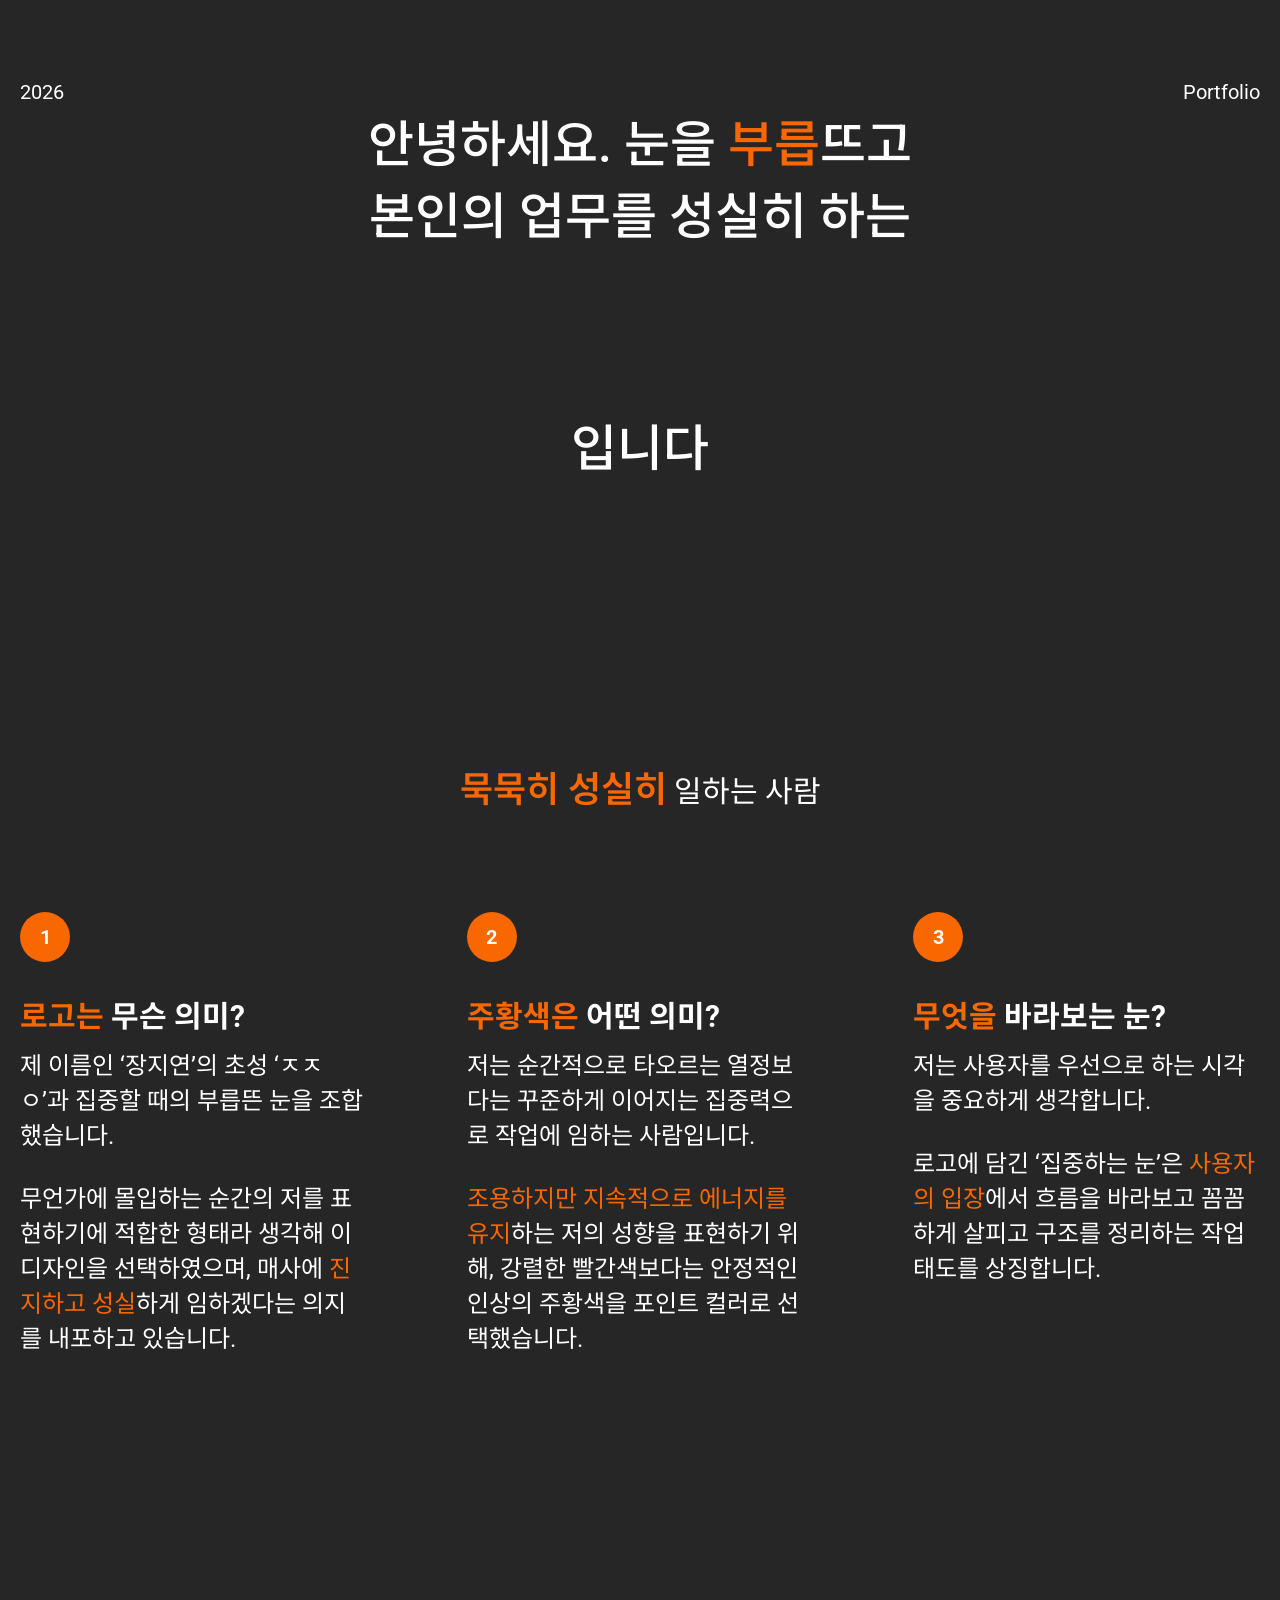
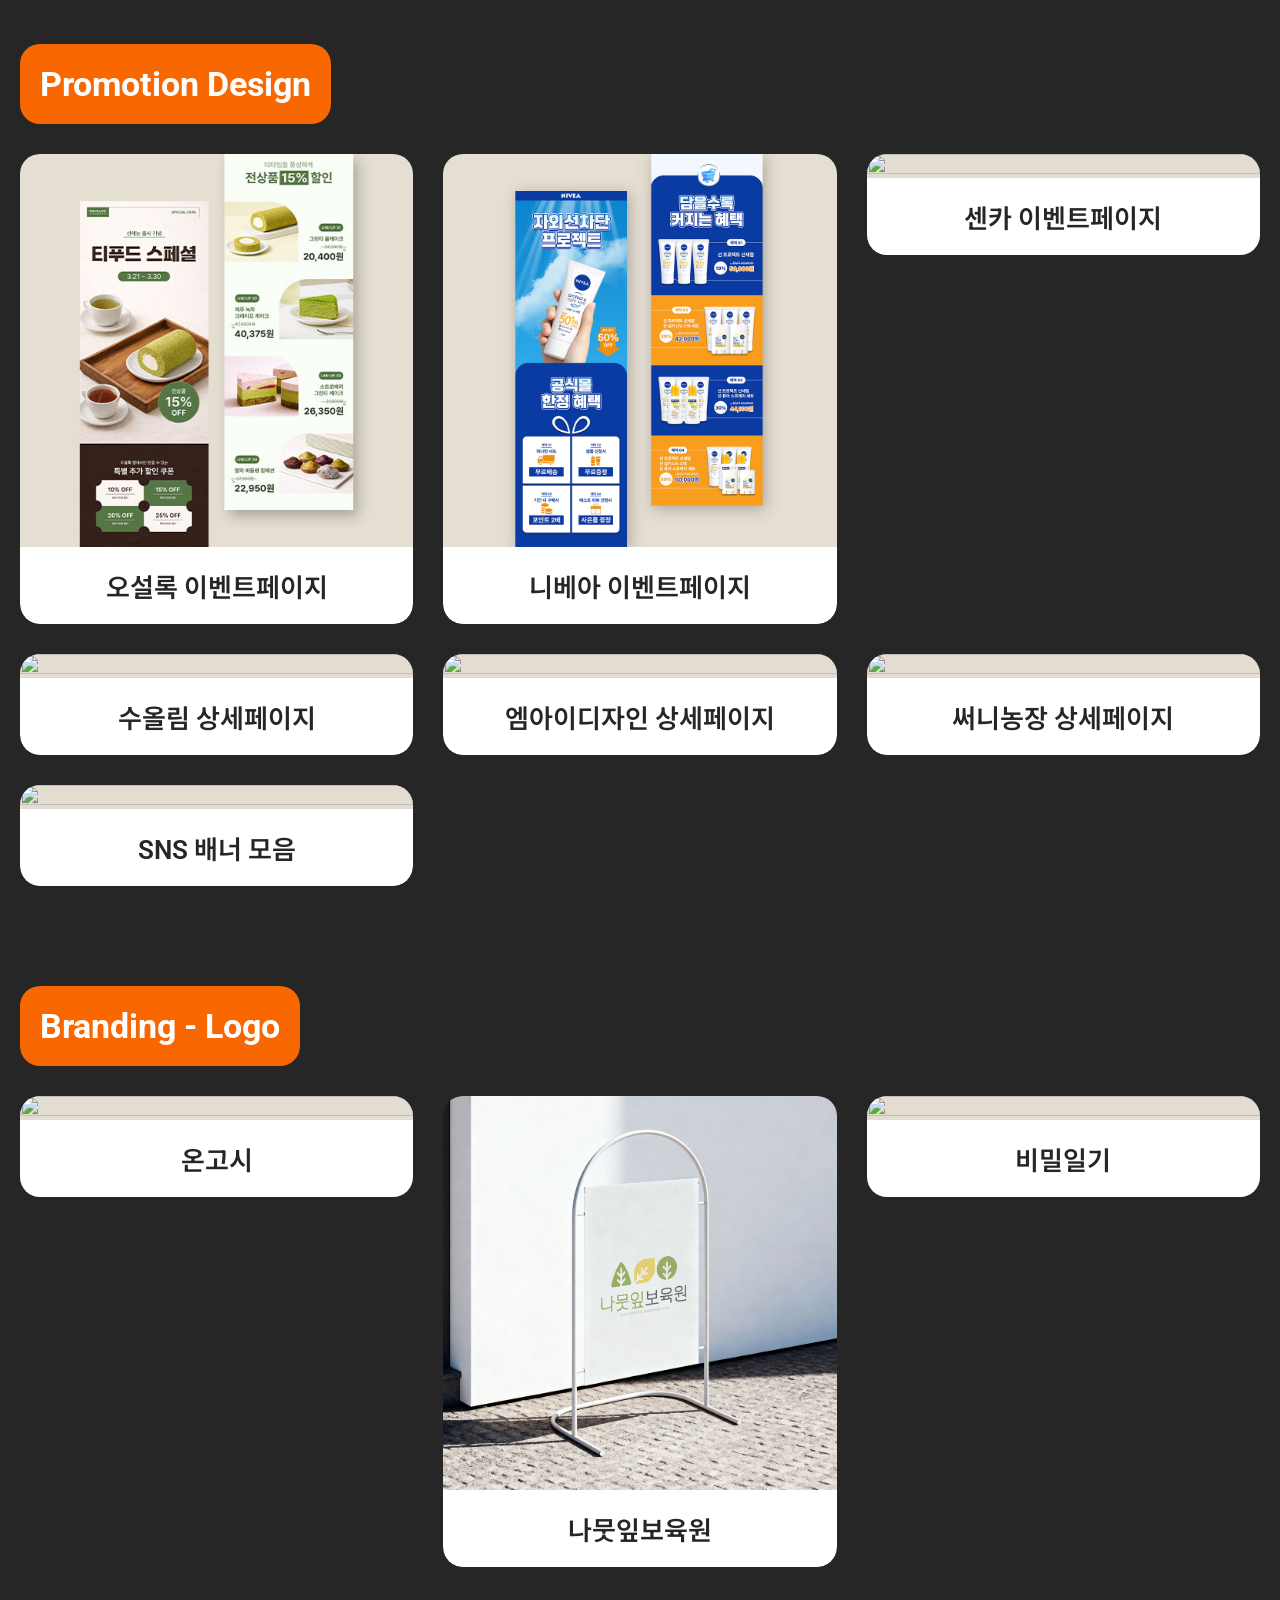
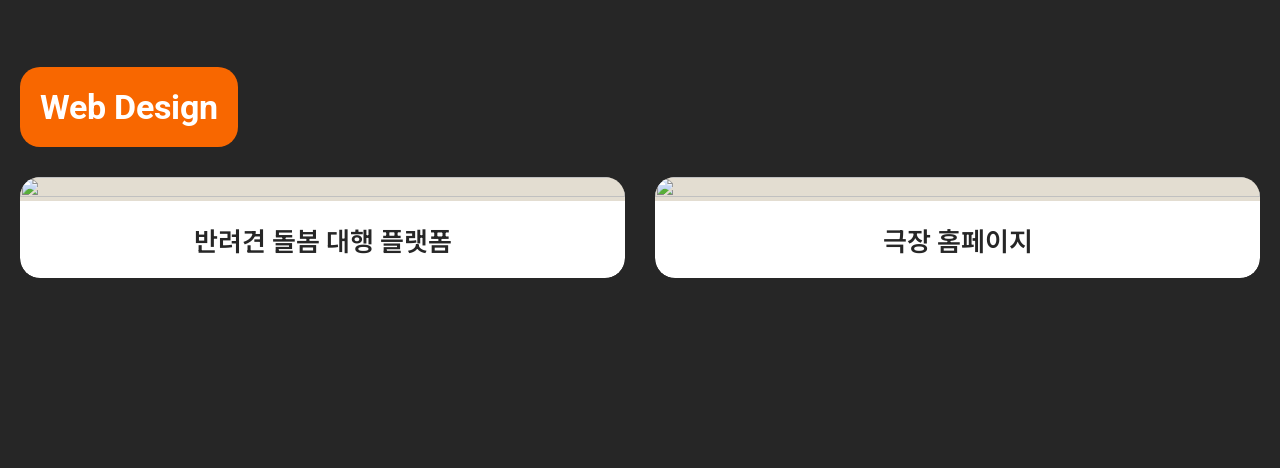
==== commit 56f52bd0: "Add files via upload" ====
--- a/index.html
+++ b/index.html
@@ -117,6 +117,22 @@
                 <p>Promotion Design</p>
                 <div>
                     <div class="flex-box">
+                        <div onclick="open_modal(6)" class="modal-open">
+                            <div><img src="img/promotion-design-7-1.jpg" alt=""></div>
+                            <p>오설록 이벤트페이지</p>
+                        </div>
+
+                        <div onclick="open_modal(5)" class="modal-open">
+                            <div><img src="img/promotion-design-6-1.jpg" alt=""></div>
+                            <p>니베아 이벤트페이지</p>
+                        </div>
+
+                        <div onclick="open_modal(4)" class="modal-open">
+                            <div><img src="img/promotion-design-5-1.jpg" alt=""></div>
+                            <p>센카 이벤트페이지</p>
+                        </div>
+
+
                         <div onclick="open_modal(0)" class="modal-open">
                             <div><img src="img/promotion-design-1-1.jpg" alt=""></div>
                             <p>수올림 상세페이지</p>
@@ -137,20 +153,11 @@
                             <p>SNS 배너 모음</p>
                         </div>
     
-                        <div onclick="open_modal(4)" class="modal-open">
-                            <div><img src="img/promotion-design-5-1.jpg" alt=""></div>
-                            <p>센카 이벤트페이지</p>
-                        </div>
-    
-                        <div onclick="open_modal(5)" class="modal-open">
-                            <div><img src="img/promotion-design-6-1.jpg" alt=""></div>
-                            <p>니베아 이벤트페이지</p>
-                        </div>
-
-                        <div onclick="open_modal(6)" class="modal-open">
-                            <div><img src="img/promotion-design-7-1.jpg" alt=""></div>
-                            <p>오설록 이벤트페이지</p>
-                        </div>
+
+    
+
+
+
                     </div>
                 </div>
             </div>
--- a/index.css
+++ b/index.css
@@ -37,7 +37,10 @@
 
 /* ====== 섹션2 ====== */
 /* === 컨셉 === */
-.s-2{padding: 100px 20px; position: relative; margin-top: 100px;}
+.s-2{padding: 100px 20px; position: relative; margin-top: 100px; transition: all 0.3s;
+opacity: 0; transform: translateY(50px); transition: all 0.8s cubic-bezier(0.22, 1, 0.36, 1);}
+
+.s-2.active{opacity: 1; transform: translateY(0);}
 .s-2 .concept p{font-size: 30px; padding-bottom: 50px;}
 .s-2 .concept p span{font-size: 36px; color: #F86700; font-weight: 600;}
 
@@ -45,7 +48,7 @@
 /* === 로고 === */
 .s-2 .s-2-back {position: absolute; width: 40%;
     left: 50%; top: 50%; transform: translate(-50%, -50%);
-    opacity: 0.01; }
+    opacity: 0.05;}
 
 
 /* === 소개글 === */
@@ -65,7 +68,10 @@
 
 
 /* ====== 섹션3 ====== */
-.s-3{text-align: left; padding: 90px 20px; margin-top: 100px;}
+.s-3{text-align: left; padding: 90px 20px; margin-top: 100px;
+opacity: 0; transform: translateY(50px); transition: all 0.8s cubic-bezier(0.22, 1, 0.36, 1);}
+
+.s-3.active{opacity: 1; transform: translateY(0);}
 
 .s-3 >div{padding-bottom: 100px;}
 
@@ -147,15 +153,27 @@
 .page{margin-top: 10px;}
 
 /* === 꾸밈요소 === */
-.modal .flex-box{gap: 20px; justify-content: center; margin: auto;}
+.modal .flex-box{gap: 20px; justify-content: center; margin: auto; padding-bottom: 30px;}
 .modal .flex-box img{width: 30px;}
-.modal h1{font-size: 50px; margin-bottom: 10px;}
+.modal h1{font-size: 50px; margin-bottom: 30px;}
 .modal .container-1400 >p{font-size: 20px;  color: #262626;}
-.modal .notice{color: #262626; font-size: 20px; margin: 50px 0px; text-align: left;}
-
-.modal a{font-size: 50px; color: #262626; text-align: center; padding: 30px 0px;
+
+/* .modal .notice{color: #262626; font-size: 20px; margin: 50px 0px; text-align: left;} */
+
+.modal a{font-size: 50px; color: #262626; text-align: center;
 display: inline-block; width: 50px; height: 50px;}
 .modal a:hover{transition: all 0.3s; color: #F86700;}
+
+
+
+
+/* ====== 플로팅버튼 ====== */
+.top{width: 60px; height: 60px; line-height: 60px;
+    border-radius: 50%; text-align: center; background-color: #F86700; 
+    position: fixed; z-index: 10; right: 3%; bottom: 3%;transform: translate(-3%, -3%);
+    display: none;}
+.top >a{color: #fff; font-size: 30px;}
+
 
 /* ================= 태블릿버전 ================= */
 @media(max-width:1100px){
@@ -242,7 +260,7 @@
 /* ====== 섹션3 ====== */
 .s-3 .flex-box {gap: 0px;}
 
-.s-3 .flex-box > div{width: 100%;}
+.s-3 .flex-box > div{width: 100%;  margin-bottom: 30px;}
 
 .s-3 .flex-box > div p {font-size: 22px;}
 
@@ -250,6 +268,9 @@
 
 .s-3 .web .flex-box > div p {font-size: 20px;}
 
+
+/* ====== 모달창 ====== */
+.modal h1 {font-size: 30px;}
 }
 
 
